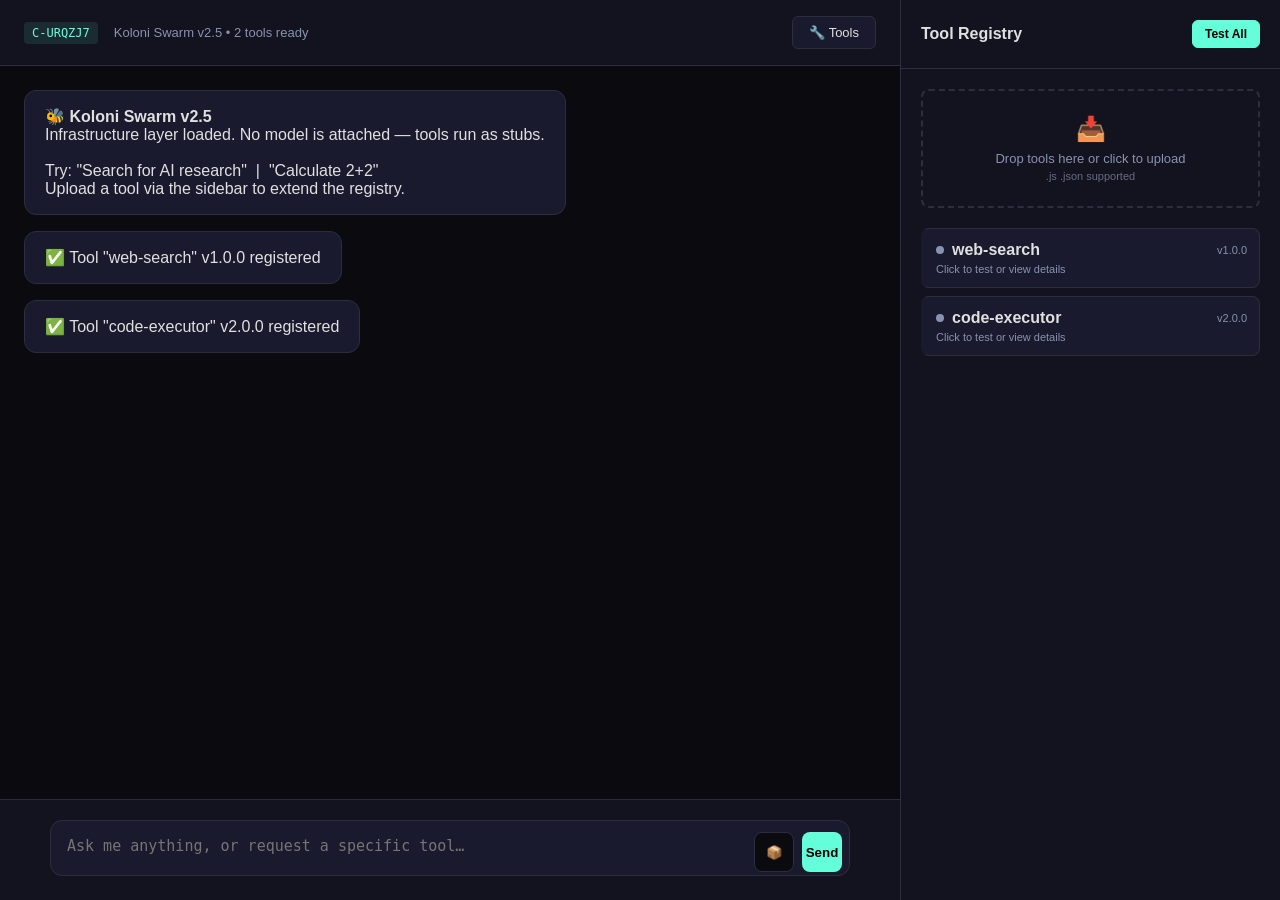
==== chat.html @ 0c532da8 "Restructure repo: extract core modules, add landing page and chat view - Extract 5 core classes to s" ====
<!DOCTYPE html>
<html lang="en">
<head>
    <meta charset="UTF-8">
    <meta name="viewport" content="width=device-width, initial-scale=1.0">
    <title>Koloni Swarm v2.5 — Chat</title>
    <link rel="stylesheet" href="./styles/common.css">
    <style>
        /* ── Layout ──────────────────────────────────────────── */
        .main-container {
            flex: 1;
            display: flex;
            flex-direction: column;
            position: relative;
        }

        /* ── Header ──────────────────────────────────────────── */
        .chat-header {
            background: var(--bg-panel);
            border-bottom: 1px solid var(--border-color);
            padding: 16px 24px;
            display: flex;
            justify-content: space-between;
            align-items: center;
        }

        .colony-info { display: flex; align-items: center; gap: 16px; }

        .colony-id {
            font-family: monospace;
            font-size: 12px;
            color: var(--accent);
            background: rgba(100, 255, 218, 0.1);
            padding: 4px 8px;
            border-radius: 4px;
        }

        /* ── Messages ────────────────────────────────────────── */
        .chat-messages {
            flex: 1;
            overflow-y: auto;
            padding: 24px;
            display: flex;
            flex-direction: column;
            gap: 16px;
        }

        .message {
            max-width: 80%;
            padding: 16px 20px;
            border-radius: 12px;
            animation: messageSlide 0.3s ease-out;
        }

        .message-user {
            align-self: flex-end;
            background: linear-gradient(135deg, var(--worker-blue), #3457c4);
            color: white;
        }

        .message-system {
            align-self: flex-start;
            background: var(--bg-card);
            border: 1px solid var(--border-color);
        }

        .message-tool {
            align-self: flex-start;
            background: rgba(0, 255, 127, 0.1);
            border: 1px solid var(--tool-active);
            font-family: monospace;
            font-size: 12px;
        }

        /* ── Input area ──────────────────────────────────────── */
        .input-container {
            background: var(--bg-panel);
            border-top: 1px solid var(--border-color);
            padding: 20px 24px;
        }

        .input-wrapper {
            max-width: 800px;
            margin: 0 auto;
            position: relative;
        }

        .chat-input {
            width: 100%;
            background: var(--bg-card);
            border: 1px solid var(--border-color);
            border-radius: 12px;
            padding: 16px 120px 16px 16px;
            color: var(--text-primary);
            font-size: 15px;
            resize: none;
            min-height: 56px;
        }

        .chat-input:focus { outline: none; border-color: var(--accent); }

        .input-actions {
            position: absolute;
            right: 8px;
            bottom: 8px;
            display: flex;
            gap: 8px;
        }

        .icon-btn {
            width: 40px;
            height: 40px;
            border: 1px solid var(--border-color);
            background: var(--bg-dark);
            color: var(--text-secondary);
            border-radius: 8px;
            cursor: pointer;
            display: flex;
            align-items: center;
            justify-content: center;
            transition: all 0.2s;
        }

        .icon-btn:hover         { border-color: var(--accent); color: var(--accent); }
        .icon-btn.send          { background: var(--accent); color: #000; border: none; font-weight: 600; }

        /* ── Tool Sidebar ────────────────────────────────────── */
        .tool-sidebar {
            width: 380px;
            background: var(--bg-panel);
            border-left: 1px solid var(--border-color);
            display: flex;
            flex-direction: column;
            overflow: hidden;
        }

        .tool-header {
            padding: 20px;
            border-bottom: 1px solid var(--border-color);
            font-weight: 600;
            display: flex;
            justify-content: space-between;
            align-items: center;
        }

        .upload-zone {
            margin: 20px;
            padding: 24px;
            border: 2px dashed var(--border-color);
            border-radius: 8px;
            text-align: center;
            cursor: pointer;
            transition: all 0.2s;
        }

        .upload-zone:hover,
        .upload-zone.drag-active {
            border-color: var(--accent);
            background: rgba(100, 255, 218, 0.05);
        }

        .tool-list {
            flex: 1;
            overflow-y: auto;
            padding: 0 20px;
        }

        .tool-card {
            background: var(--bg-card);
            border: 1px solid var(--border-color);
            border-radius: 8px;
            padding: 12px;
            margin-bottom: 8px;
            cursor: pointer;
            transition: all 0.2s;
            border-left: 3px solid transparent;
        }

        .tool-card:hover   { border-color: var(--accent); }
        .tool-card.active  { border-left-color: var(--tool-active); }
        .tool-card.error   { border-left-color: var(--tool-error); }

        /* ── Tool detail modal ───────────────────────────────── */
        .modal-overlay {
            position: fixed;
            inset: 0;
            background: rgba(0,0,0,0.8);
            display: none;
            align-items: center;
            justify-content: center;
            z-index: 1000;
        }

        .modal-overlay.active { display: flex; }

        .modal {
            background: var(--bg-panel);
            border: 1px solid var(--border-color);
            border-radius: 12px;
            width: 90%;
            max-width: 600px;
            max-height: 80vh;
            overflow-y: auto;
            padding: 24px;
        }
    </style>
</head>
<body>

<!-- ── Chat interface ─────────────────────────────────────────────────── -->
<main class="main-container">
    <header class="chat-header">
        <div class="colony-info">
            <div class="colony-id" id="colonyId">C-DEV-—</div>
            <div style="font-size: 13px; color: var(--text-secondary);">
                Koloni Swarm v2.5 &bull; <span id="activeToolCount">0</span> tools ready
            </div>
        </div>
        <button class="btn" onclick="toggleToolSidebar()">🔧 Tools</button>
    </header>

    <div class="chat-messages" id="chatMessages">
        <div class="message message-system">
            <strong>🐝 Koloni Swarm v2.5</strong><br>
            Infrastructure layer loaded. No model is attached — tools run as stubs.<br><br>
            Try: "Search for AI research" &nbsp;|&nbsp; "Calculate 2+2"<br>
            Upload a tool via the sidebar to extend the registry.
        </div>
    </div>

    <div class="input-container">
        <div class="input-wrapper">
            <textarea class="chat-input" id="chatInput"
                placeholder="Ask me anything, or request a specific tool…" rows="1"></textarea>
            <div class="input-actions">
                <button class="icon-btn" title="Upload Tool"
                    onclick="document.getElementById('fileInput').click()">📦</button>
                <button class="icon-btn send" onclick="submitQuery()">Send</button>
            </div>
        </div>
    </div>
</main>

<!-- ── Tool sidebar ───────────────────────────────────────────────────── -->
<aside class="tool-sidebar" id="toolSidebar">
    <div class="tool-header">
        <div>Tool Registry</div>
        <button class="btn btn-accent" onclick="runAllTests()" style="font-size: 12px; padding: 6px 12px;">
            Test All
        </button>
    </div>

    <div class="upload-zone" id="uploadZone"
         onclick="document.getElementById('fileInput').click()">
        <div style="font-size: 24px; margin-bottom: 8px;">📥</div>
        <div style="font-size: 13px; color: var(--text-secondary);">Drop tools here or click to upload</div>
        <div style="font-size: 11px; color: var(--text-secondary); opacity: 0.7; margin-top: 4px;">.js .json supported</div>
    </div>

    <input type="file" id="fileInput" class="hidden" multiple accept=".js,.json"
           onchange="handleFiles(this.files)">

    <div class="tool-list" id="toolList">
        <div style="text-align: center; color: var(--text-secondary); padding: 40px; font-size: 13px;">
            No tools registered yet.<br>Upload a tool to get started.
        </div>
    </div>
</aside>

<!-- ── Tool detail modal ──────────────────────────────────────────────── -->
<div class="modal-overlay" id="toolModal">
    <div class="modal">
        <div style="display: flex; justify-content: space-between; align-items: center; margin-bottom: 20px;">
            <h3 id="modalToolName">Tool Details</h3>
            <button onclick="closeModal()"
                style="background: none; border: none; color: var(--text-secondary); font-size: 20px; cursor: pointer;">×</button>
        </div>
        <div id="modalContent"></div>
    </div>
</div>

<script type="module">
import { ToolContract }     from './src/core/ToolContract.js';
import { ContextManager }   from './src/core/ContextManager.js';
import { AgentToolBus }     from './src/core/AgentToolBus.js';
import { CapabilityACL }    from './src/core/CapabilityACL.js';
import { ToolOrchestrator } from './src/core/ToolOrchestrator.js';

// ── Infrastructure (no bus — direct execution for real stub results) ──────
const context      = new ContextManager();
const acl          = new CapabilityACL();
const orchestrator = new ToolOrchestrator(null, context, acl); // null bus → direct

// Shared tool registry (also used by sidebar UI)
const toolRegistry = new Map(); // id → ToolContract

// ── Chat state ────────────────────────────────────────────────────────────
const colonyId = `C-${Math.random().toString(36).substr(2, 6).toUpperCase()}`;
document.getElementById('colonyId').textContent = colonyId;

// Seed context for worker agent
context.set('agent_id',     colonyId,                 'agent');
context.set('agent_claims', acl.generateClaims('worker'), 'agent');

// ── Register a tool (contract + orchestrator + UI) ────────────────────────
function registerTool(spec) {
    try {
        const contract = new ToolContract(spec);
        orchestrator.registerContract(contract);
        toolRegistry.set(spec.id, contract);
        renderToolList();
        document.getElementById('activeToolCount').textContent = toolRegistry.size;
        addMessage(`✅ Tool "${spec.id}" v${spec.version} registered`, 'system');
    } catch (err) {
        addMessage(`❌ Failed to register tool: ${err.message}`, 'system');
    }
}

// ── Built-in stub tools ───────────────────────────────────────────────────
// No model is attached — stubs return placeholder data.
// Replace execute() bodies when real integrations are added.

registerTool({
    id: 'web-search', version: '1.0.0', schema: 'koloni-tool-v1',
    input:  { type: 'object', required: ['query'] },
    output: { type: 'object' },
    timeout: 10000,
    execute: async (input) => ({
        results: [`[stub] Results for: "${input.query}"`, 'Connect a model to get real results.'],
        sources: [],
    }),
});

registerTool({
    id: 'code-executor', version: '2.0.0', schema: 'koloni-tool-v1',
    input:  { type: 'object', required: ['code'] },
    output: { type: 'object' },
    timeout: 5000,
    execute: async (input) => ({
        stdout: `[stub] Would execute: ${input.code}`,
        stderr: '',
        exitCode: 0,
    }),
});

// ── Chat interaction ──────────────────────────────────────────────────────
async function submitQuery() {
    const textarea = document.getElementById('chatInput');
    const text     = textarea.value.trim();
    if (!text) return;

    addMessage(text, 'user');
    textarea.value = '';

    const toolId = detectIntent(text);
    if (toolId && toolRegistry.has(toolId)) {
        await executeToolWorkflow(toolId, text);
    } else {
        setTimeout(() => {
            addMessage(
                `Received: "${text}"\n\nNo matching tool found. Try:\n• "Search for [topic]"\n• "Calculate [expression]"`,
                'system'
            );
        }, 300);
    }
}

function detectIntent(text) {
    const t = text.toLowerCase();
    if (t.match(/search|find|look up/))             return 'web-search';
    if (t.match(/calculate|compute|run|execute/))   return 'code-executor';
    return null;
}

async function executeToolWorkflow(toolId, userInput) {
    addMessage(`🔧 Routing to ${toolId}…`, 'system');
    try {
        const input  = buildInput(toolId, userInput);
        const result = await orchestrator.execute(colonyId, toolId, input);
        addMessage(JSON.stringify(result, null, 2), 'tool');
        context.set(`${toolId}_last_result`, result, 'colony');
    } catch (err) {
        addMessage(`❌ Tool Error: ${err.message}`, 'system');
    }
}

function buildInput(toolId, text) {
    if (toolId === 'web-search')    return { query: text.replace(/search for|look up|find/gi, '').trim() };
    if (toolId === 'code-executor') return { code: text, language: 'javascript' };
    return { input: text };
}

function addMessage(content, type) {
    const container = document.getElementById('chatMessages');
    const msg = document.createElement('div');
    msg.className = `message message-${type}`;
    msg.innerHTML = type === 'tool'
        ? `<div style="font-weight:600;margin-bottom:8px;color:var(--tool-active);">⚡ Tool Output</div>
           <pre style="margin:0;white-space:pre-wrap;">${content}</pre>`
        : content;
    container.appendChild(msg);
    container.scrollTop = container.scrollHeight;
}

// ── File upload ───────────────────────────────────────────────────────────
function handleFiles(files) {
    Array.from(files).forEach(file => {
        const reader = new FileReader();
        reader.onload = (e) => {
            try {
                const spec = parseToolFile(e.target.result, file.name);
                registerTool(spec);
            } catch (err) {
                addMessage(`❌ Failed to load ${file.name}: ${err.message}`, 'system');
            }
        };
        reader.readAsText(file);
    });
}

function parseToolFile(content, filename) {
    // Try to parse as JSON spec first
    if (filename.endsWith('.json')) {
        const spec = JSON.parse(content);
        // execute must be added separately; JSON tools are metadata-only for now
        spec.execute = async (input) => ({ result: '[stub] JSON tool — add execute logic' });
        return spec;
    }

    // .js file: wrap content as execute body (koloni-tool-v1 spec required in comments or auto-generated)
    const name = filename.replace(/\.[^/.]+$/, '');
    return {
        id:      name,
        version: '1.0.0',
        schema:  'koloni-tool-v1',
        input:   { type: 'object', required: ['input'] },
        output:  { type: 'object' },
        timeout: 5000,
        // NOTE: new Function executes uploaded JS — only use trusted sources.
        execute: new Function('input', 'context', `return (async()=>{ ${content} })()`),
    };
}

// ── Sidebar UI ────────────────────────────────────────────────────────────
function renderToolList() {
    const list = document.getElementById('toolList');
    if (toolRegistry.size === 0) {
        list.innerHTML = `<div style="text-align:center;color:var(--text-secondary);padding:40px;font-size:13px;">
            No tools registered yet.<br>Upload a tool to get started.</div>`;
        return;
    }

    list.innerHTML = '';
    toolRegistry.forEach((contract, id) => {
        const card = document.createElement('div');
        card.className = `tool-card ${contract.status}`;
        card.innerHTML = `
            <div style="display:flex;align-items:center;margin-bottom:4px;">
                <span class="status-dot ${contract.status === 'active' ? 'ready' : ''}"></span>
                <strong style="margin-left:8px;">${id}</strong>
                <span style="margin-left:auto;font-size:11px;color:var(--text-secondary);">v${contract.spec.version}</span>
            </div>
            <div style="font-size:11px;color:var(--text-secondary);">Click to test or view details</div>`;
        card.onclick = () => showToolDetails(id);
        list.appendChild(card);
    });
}

function showToolDetails(id) {
    const contract = toolRegistry.get(id);
    document.getElementById('modalToolName').textContent = id;
    document.getElementById('modalContent').innerHTML = `
        <div style="margin-bottom:16px;">
            <div style="font-size:11px;color:var(--text-secondary);margin-bottom:4px;">Status</div>
            <div style="font-weight:600;color:var(--text-secondary);">${(contract.status || 'inactive').toUpperCase()}</div>
        </div>
        <div style="margin-bottom:16px;">
            <div style="font-size:11px;color:var(--text-secondary);margin-bottom:4px;">Input Schema</div>
            <pre class="code-block">${JSON.stringify(contract.spec.input, null, 2)}</pre>
        </div>
        <button class="btn btn-accent" onclick="testTool('${id}')"
            style="width:100%;padding:12px;margin-bottom:8px;justify-content:center;">Test Tool</button>
        <button onclick="deleteTool('${id}')"
            style="width:100%;padding:12px;background:rgba(255,71,87,0.2);border:1px solid var(--tool-error);
                   color:var(--tool-error);border-radius:6px;cursor:pointer;">Remove Tool</button>`;
    document.getElementById('toolModal').classList.add('active');
}

async function testTool(id) {
    const contract = toolRegistry.get(id);
    try {
        const result = await contract.execute({ input: 'test', query: 'test', code: 'console.log("test")' }, context);
        alert(`✅ Test passed!\n\n${JSON.stringify(result, null, 2)}`);
        contract.status = 'active';
    } catch (err) {
        alert(`❌ Test failed: ${err.message}`);
        contract.status = 'error';
    }
    renderToolList();
}

async function runAllTests() {
    for (const [id, contract] of toolRegistry) {
        try {
            await contract.execute({ input: 'test', query: 'test', code: 'test' }, context);
            contract.status = 'active';
        } catch {
            contract.status = 'error';
        }
    }
    renderToolList();
    addMessage(`🧪 Tested ${toolRegistry.size} tool(s). Check sidebar for results.`, 'system');
}

function deleteTool(id) {
    toolRegistry.delete(id);
    orchestrator.contracts.delete(id);
    document.getElementById('activeToolCount').textContent = toolRegistry.size;
    closeModal();
    renderToolList();
    addMessage(`🗑️ Tool "${id}" removed from registry`, 'system');
}

function closeModal() { document.getElementById('toolModal').classList.remove('active'); }

function toggleToolSidebar() {
    const sb = document.getElementById('toolSidebar');
    sb.style.display = sb.style.display === 'none' ? 'flex' : 'none';
}

// ── Drag-and-drop ─────────────────────────────────────────────────────────
const uploadZone = document.getElementById('uploadZone');
uploadZone.addEventListener('dragover',  (e) => { e.preventDefault(); uploadZone.classList.add('drag-active'); });
uploadZone.addEventListener('dragleave', ()  => uploadZone.classList.remove('drag-active'));
uploadZone.addEventListener('drop',      (e) => {
    e.preventDefault();
    uploadZone.classList.remove('drag-active');
    handleFiles(e.dataTransfer.files);
});

// ── Enter to send ─────────────────────────────────────────────────────────
document.getElementById('chatInput').addEventListener('keypress', (e) => {
    if (e.key === 'Enter' && !e.shiftKey) { e.preventDefault(); submitQuery(); }
});

// Expose globals needed by inline onclick handlers
window.toggleToolSidebar = toggleToolSidebar;
window.handleFiles       = handleFiles;
window.submitQuery       = submitQuery;
window.closeModal        = closeModal;
window.showToolDetails   = showToolDetails;
window.testTool          = testTool;
window.deleteTool        = deleteTool;
window.runAllTests       = runAllTests;
</script>
</body>
</html>
---- styles/common.css ----
@import './variables.css';

* { margin: 0; padding: 0; box-sizing: border-box; }

body {
    font-family: 'Segoe UI', Roboto, -apple-system, sans-serif;
    background: var(--bg-dark);
    color: var(--text-primary);
    height: 100vh;
    overflow: hidden;
    display: flex;
}

/* ── Scrollbars ──────────────────────────────── */
::-webkit-scrollbar       { width: 6px; height: 6px; }
::-webkit-scrollbar-track { background: transparent; }
::-webkit-scrollbar-thumb { background: var(--border-color); border-radius: 3px; }
::-webkit-scrollbar-thumb:hover { background: var(--text-secondary); }

/* ── Utilities ───────────────────────────────── */
.hidden { display: none !important; }

/* ── Shared button style ─────────────────────── */
.btn {
    padding: 8px 16px;
    border: 1px solid var(--border-color);
    background: var(--bg-card);
    color: var(--text-primary);
    border-radius: 6px;
    cursor: pointer;
    font-size: 13px;
    display: inline-flex;
    align-items: center;
    gap: 6px;
    transition: all 0.2s;
}
.btn:hover      { border-color: var(--accent); background: rgba(100, 255, 218, 0.08); }
.btn.btn-accent { background: var(--accent); color: #000; border-color: var(--accent); font-weight: 600; }

/* ── Monospace code blocks ───────────────────── */
.code-block {
    background: var(--bg-dark);
    border: 1px solid var(--border-color);
    border-radius: 6px;
    padding: 12px;
    font-family: 'Courier New', monospace;
    font-size: 11px;
    overflow-x: auto;
}

/* ── Status dots ─────────────────────────────── */
.status-dot {
    display: inline-block;
    width: 8px;
    height: 8px;
    border-radius: 50%;
    background: var(--text-secondary);
}
.status-dot.ready  { background: var(--tool-active); box-shadow: 0 0 8px var(--tool-active); }
.status-dot.busy   { background: var(--tool-busy);   animation: pulse 1.5s infinite; }
.status-dot.error  { background: var(--tool-error); }

@keyframes pulse {
    0%, 100% { opacity: 1; }
    50%       { opacity: 0.4; }
}

@keyframes messageSlide {
    from { opacity: 0; transform: translateY(10px); }
    to   { opacity: 1; transform: translateY(0); }
}

@keyframes slideIn {
    from { opacity: 0; transform: translateX(-20px); }
    to   { opacity: 1; transform: translateX(0); }
}
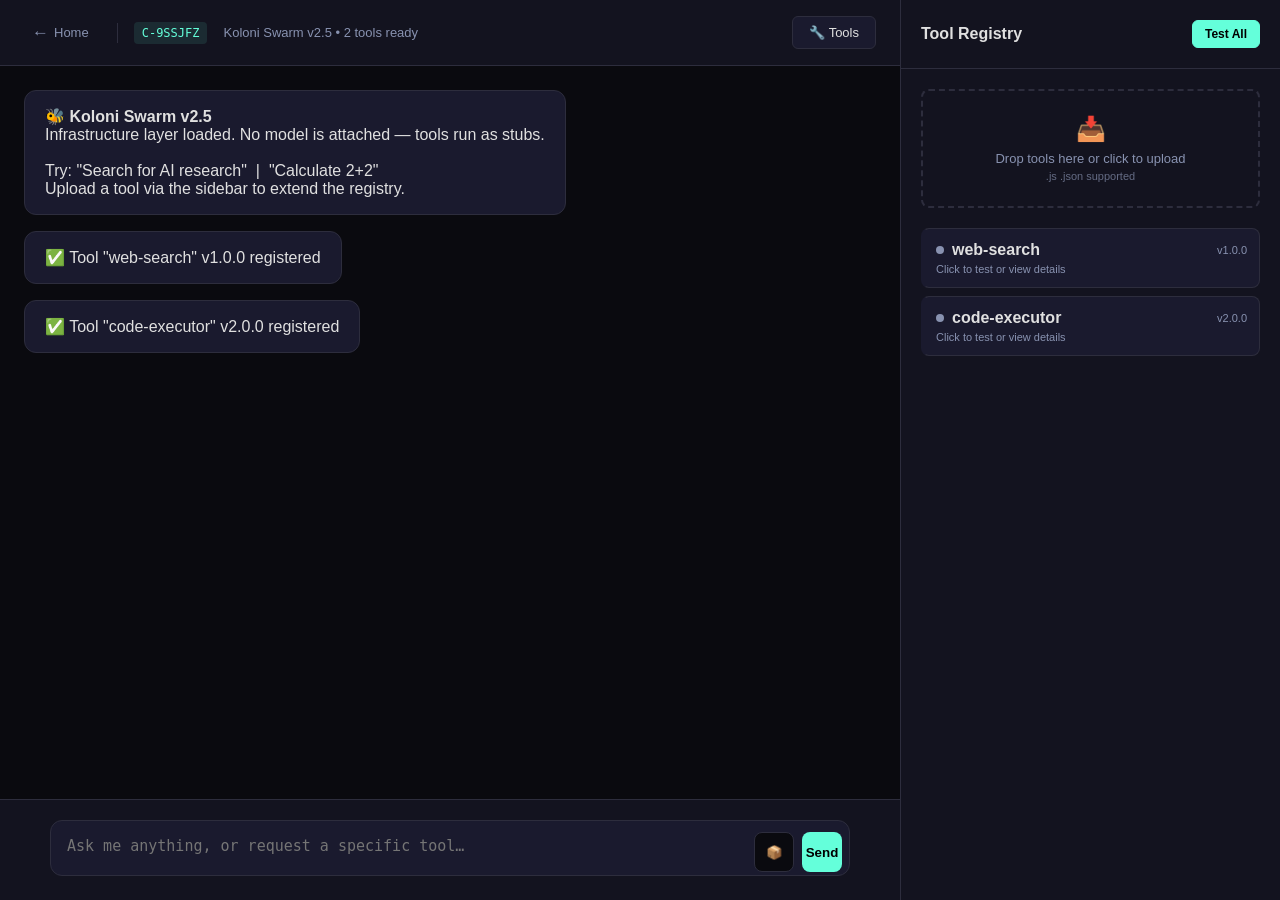
==== commit 054b25c1: "Redesign infrastructure page for non-coders; add back navigation infrastructure.html: - Full redesig" ====
--- a/chat.html
+++ b/chat.html
@@ -211,6 +211,12 @@
 <main class="main-container">
     <header class="chat-header">
         <div class="colony-info">
+            <a href="./index.html" style="display:flex;align-items:center;gap:5px;color:var(--text-secondary);text-decoration:none;font-size:13px;font-weight:500;padding:5px 8px;border-radius:6px;transition:all 0.2s;margin-right:4px;"
+               onmouseover="this.style.background='rgba(255,255,255,0.05)';this.style.color='var(--text-primary)'"
+               onmouseout="this.style.background='';this.style.color='var(--text-secondary)'">
+                <span style="font-size:17px;">←</span> Home
+            </a>
+            <div style="width:1px;height:20px;background:var(--border-color);"></div>
             <div class="colony-id" id="colonyId">C-DEV-—</div>
             <div style="font-size: 13px; color: var(--text-secondary);">
                 Koloni Swarm v2.5 &bull; <span id="activeToolCount">0</span> tools ready
